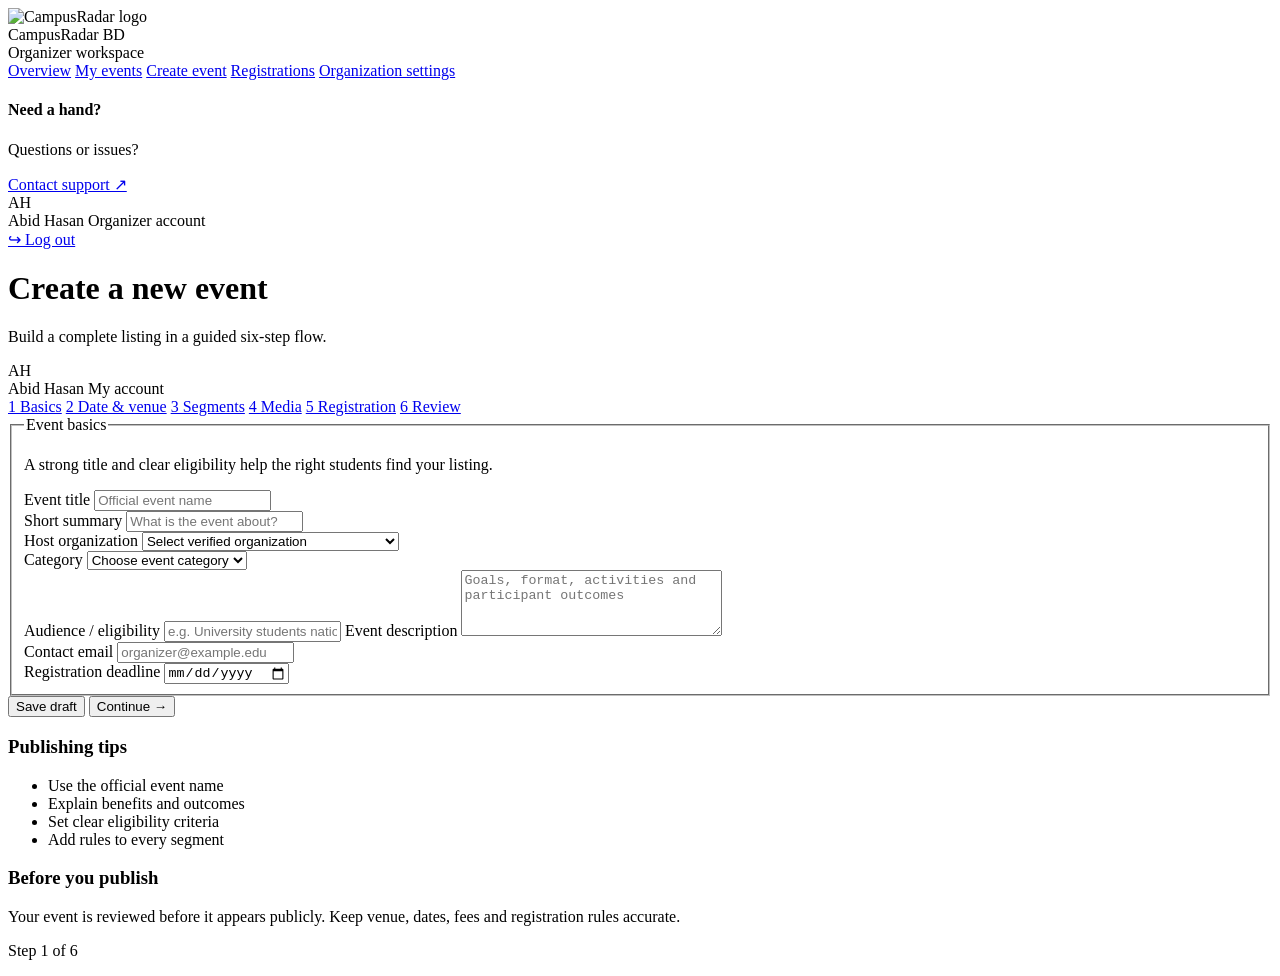
==== my part of the project/organizer-create.html @ 19cfe6ee "Add files via upload" ====
<!DOCTYPE html>
<html lang="en">
<head>
    <meta charset="UTF-8">
    <meta name="viewport" content="width=device-width, initial-scale=1.0">
    <title>Create a new event | CampusRadar BD</title>
    <link rel="icon" href="CampusRadar_Icon_Transparent.png">
    <link rel="stylesheet" href="style.css">
</head>
<body>
        <div class="app">
            <aside class="sidebar">
                <div class="logo">
            <img src="CampusRadar_Icon_Transparent.png" alt="CampusRadar logo">
            <div>
                <span class="logo-name">CampusRadar</span>
                <span class="logo-bd">BD</span>
            </div>
        </div>

        <div class="side-title">Organizer workspace</div>
        <nav>
            <a href="organizer-overview.html">Overview</a>
            <a href="organizer-events.html">My events</a>
            <a href="organizer-create.html" class="active">Create event</a>
            <a href="organizer-registrations.html">Registrations</a>
            <a href="organizer-settings.html">Organization settings</a>
        </nav>

        <div class="help">
            <h4>Need a hand?</h4>
            <p>Questions or issues?</p>
            <a href="#">Contact support &#8599;</a>
        </div>

        <div class="side-user">
            <div class="user-row">
                <div class="avatar">AH</div>
                <div>
                    <span class="user-name">Abid Hasan</span>
                    <span class="user-role">Organizer account</span>
                </div>
            </div>
            <a class="logout" href="login.html">&#8618; Log out</a>
        </div>
    </aside>

    <main class="main">
        <header class="page-head">
            <div class="titles">
                <h1>Create a new event</h1>
                <p>Build a complete listing in a guided six-step flow.</p>
            </div>
            
            <div class="mini-user">
                <div class="avatar">AH</div>
                <div>
                    <span class="user-name">Abid Hasan</span>
                    <span class="user-role">My account</span>
                </div>
            </div>
        </header>

        <nav class="tabs">
            <a class="on" href="organizer-create.html">1 Basics</a>
            <a href="#">2 Date &amp; venue</a>
            <a href="#">3 Segments</a>
            <a href="#">4 Media</a>
            <a href="#">5 Registration</a>
            <a href="#">6 Review</a>
        </nav>

        <section class="row">
            <form class="panel col-wide" action="organizer-events.html" method="get">
                <fieldset>
                    <legend>Event basics</legend>
                    <p class="sub small">A strong title and clear eligibility help the right students find your listing.</p>

                    <div class="row">
                        <div class="col">
                            <label for="title">Event title</label>
                            <input type="text" id="title" name="title" placeholder="Official event name" required>
                        </div>
                        <div class="col">
                            <label for="summary">Short summary</label>
                            <input type="text" id="summary" name="summary" placeholder="What is the event about?">
                        </div>
                    </div>

                    <div class="row">
                        <div class="col">
                            <label for="host">Host organization</label>
                            <select id="host" name="host">
                                <option>Select verified organization</option>
                                <option>AIUB Astronomy &amp; Space Science Club</option>
                            </select>
                        </div>
                        <div class="col">
                            <label for="category">Category</label>
                            <select id="category" name="category">
                                <option>Choose event category</option>
                                <option>Hackathon</option>
                                <option>Research</option>
                                <option>Robotics</option>
                                <option>Culture</option>
                                <option>Design</option>
                                <option>Science</option>
                            </select>
                        </div>
                    </div>

                    <label for="audience">Audience / eligibility</label>
                    <input type="text" id="audience" name="audience" placeholder="e.g. University students nationwide">

                    <label for="description">Event description</label>
                    <textarea id="description" name="description" rows="4" cols="30" placeholder="Goals, format, activities and participant outcomes"></textarea>

                    <div class="row">
                        <div class="col">
                            <label for="contact">Contact email</label>
                            <input type="email" id="contact" name="contact" placeholder="organizer@example.edu">
                        </div>
                        <div class="col">
                            <label for="deadline">Registration deadline</label>
                            <input type="date" id="deadline" name="deadline">
                        </div>
                    </div>
                </fieldset>

                <div class="row mt">
                    <button type="submit" class="btn btn-outline">Save draft</button>
                    <span class="spacer"></span>
                    <button type="submit" class="btn">Continue &rarr;</button>
                </div>
            </form>

            <aside class="col">
                <section class="panel">
                    <h3>Publishing tips</h3>
                    <ul>
                        <li>Use the official event name</li>
                        <li>Explain benefits and outcomes</li>
                        <li>Set clear eligibility criteria</li>
                        <li>Add rules to every segment</li>
                    </ul>
                </section>
                <section class="tip">
                    <h3>Before you publish</h3>
                    <p>Your event is reviewed before it appears publicly. Keep venue, dates, fees and registration rules accurate.</p>
                    <p class="mt"><span class="badge grey">Step 1 of 6</span></p>
                </section>
            </aside>
        </section>
    </main>
</div>

</body>
</html>
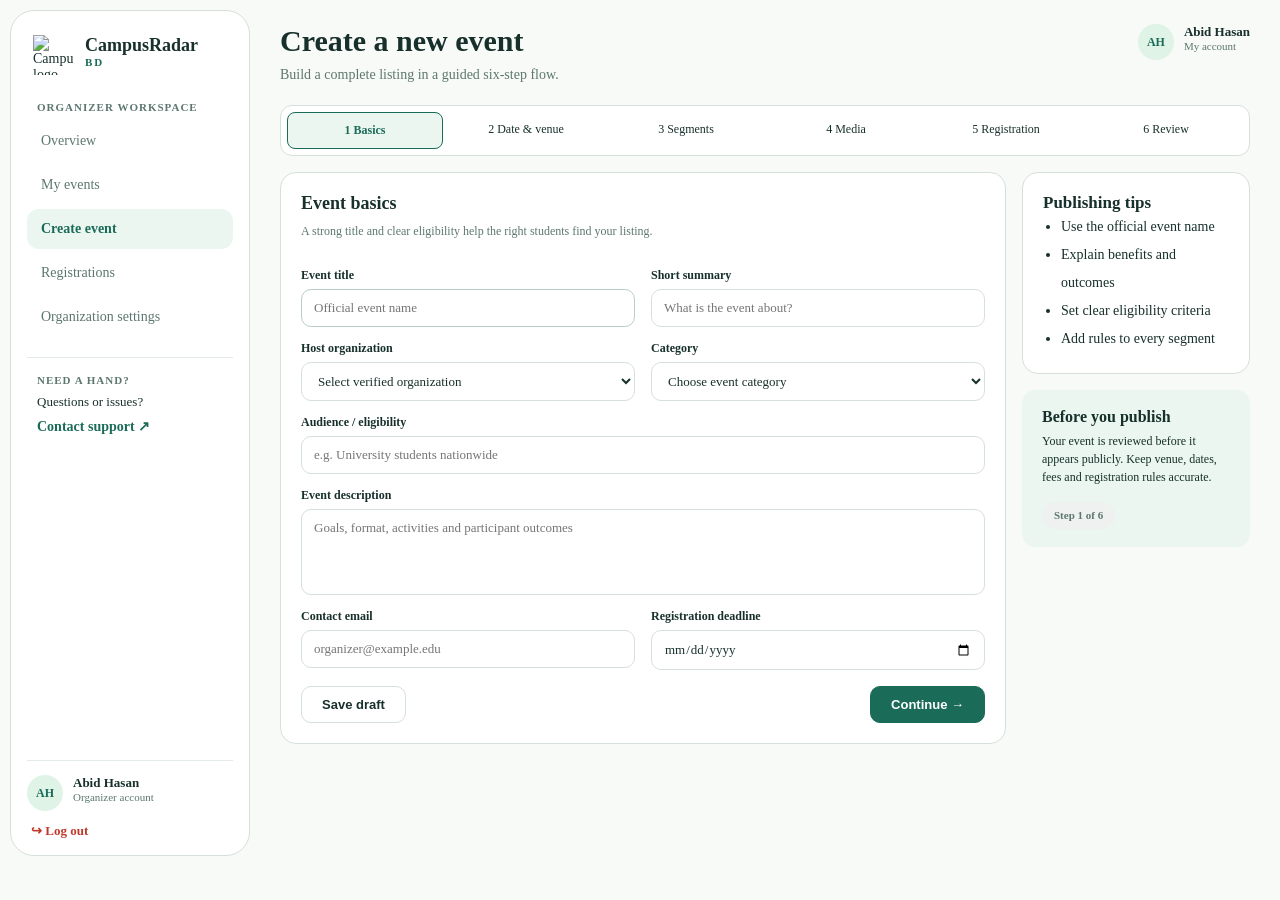
==== commit 72d81a45: "Add files via upload" ====
--- a/my part of the project/organizer-create.html
+++ b/my part of the project/organizer-create.html
@@ -5,7 +5,8 @@
     <meta name="viewport" content="width=device-width, initial-scale=1.0">
     <title>Create a new event | CampusRadar BD</title>
     <link rel="icon" href="CampusRadar_Icon_Transparent.png">
-    <link rel="stylesheet" href="style.css">
+    <link rel="stylesheet" href="style-nishad.css">
+    <script src="organizer-create.js" defer></script>
 </head>
 <body>
         <div class="app">
@@ -128,9 +129,9 @@
                 </fieldset>
 
                 <div class="row mt">
-                    <button type="submit" class="btn btn-outline">Save draft</button>
+                    <button type="submit" class="btn btn-outline" id="saveDraft">Save draft</button>
                     <span class="spacer"></span>
-                    <button type="submit" class="btn">Continue &rarr;</button>
+                    <button type="submit" class="btn" id="continueBtn">Continue &rarr;</button>
                 </div>
             </form>
 
--- a/my part of the project/style-nishad.css
+++ b/my part of the project/style-nishad.css
@@ -0,0 +1,684 @@
+/* CampusRadar BD - styles for the nishad branch pages: organizer-create.html, organizer-events.html, organizer-overview.html, organizer-registrations.html, organizer-settings.html */
+
+/* ---------- Universal + base ---------- */
+
+* {
+    box-sizing: border-box;
+    font-family: 'Segoe UI', 'Tahoma', 'Geneva', 'Verdana', 'sans-serif';
+}
+
+body {
+    margin: 0;
+    background-color: #f8faf7;
+    color: #17302b;
+    font-size: 14px;
+}
+
+h1, h2, h3, h4, p {
+    margin: 0;
+}
+
+h1 {
+    font-size: 30px;
+}
+
+h3 {
+    font-size: 16px;
+}
+
+p {
+    color: #5d7770;
+    line-height: 1.5;
+}
+
+a {
+    color: #1a6b58;
+    text-decoration: none;
+    font-weight: bold;
+}
+
+a:hover {
+    color: #0f4a3c;
+}
+
+ul {
+    margin: 0;
+    padding-left: 18px;
+    line-height: 2;
+}
+
+/* ---------- Small helper classes ---------- */
+
+.row {
+    display: flex;
+    gap: 16px;
+}
+
+.col {
+    flex: 1;
+}
+
+.small {
+    font-size: 12px;
+}
+
+.mt {
+    margin-top: 16px;
+}
+
+/* ---------- Logo ---------- */
+
+.logo {
+    display: flex;
+    gap: 12px;
+}
+
+.logo img {
+    width: 40px;
+    height: 40px;
+}
+
+.logo-name {
+    font-size: 18px;
+    font-weight: bold;
+}
+
+.logo-bd {
+    display: block;
+    font-size: 11px;
+    font-weight: bold;
+    letter-spacing: 2px;
+    color: #1a6b58;
+}
+
+/* ---------- Buttons ---------- */
+
+.btn {
+    display: inline-block;
+    padding: 10px 20px;
+    background-color: #1a6b58;
+    color: white;
+    border: 1px solid #1a6b58;
+    border-radius: 10px;
+    font-weight: bold;
+    font-size: 13px;
+    cursor: pointer;
+    transition: background-color 0.3s;
+}
+
+.btn:hover {
+    background-color: #0f4a3c;
+    color: white;
+}
+
+.btn-light {
+    background-color: #eaf6ef;
+    color: #1a6b58;
+    border: 1px solid #eaf6ef;
+}
+
+.btn-light:hover {
+    background-color: #d5eddc;
+    color: #1a6b58;
+}
+
+.btn-outline {
+    background-color: white;
+    color: #17302b;
+    border: 1px solid #d6e0db;
+}
+
+.btn-outline:hover {
+    background-color: #f1f5f2;
+    color: #17302b;
+}
+
+/* ---------- Badges (status pills) ---------- */
+
+.badge {
+    display: inline-block;
+    padding: 5px 12px;
+    border-radius: 20px;
+    font-size: 11px;
+    font-weight: bold;
+}
+
+.green {
+    background-color: #dff3e6;
+    color: #1a6b58;
+}
+
+.yellow {
+    background-color: #ffc94d;
+    color: #17302b;
+}
+
+.red {
+    background-color: #fbdcd6;
+    color: #c0392b;
+}
+
+.grey {
+    background-color: #eef1ef;
+    color: #5d7770;
+}
+
+/* =====================================================
+   FORMS (login, register, tables, settings)
+   ===================================================== */
+
+label {
+    display: block;
+    font-size: 12px;
+    font-weight: bold;
+    margin-top: 14px;
+    margin-bottom: 6px;
+}
+
+input, select, textarea {
+    display: block;
+    width: 100%;
+    padding: 10px 12px;
+    border: 1px solid #d6e0db;
+    border-radius: 10px;
+    background-color: white;
+    font-size: 13px;
+    color: #17302b;
+}
+
+input[type="text"]:focus, input[type="email"]:focus, input[type="password"]:focus {
+    border: 1px solid #1a6b58;
+}
+
+input[required] {
+    border: 1px solid #b9cfc6;
+}
+
+textarea {
+    resize: none;
+}
+
+fieldset {
+    border: none;
+    margin: 0;
+    padding: 0;
+}
+
+legend {
+    font-size: 18px;
+    font-weight: bold;
+    padding: 0;
+    margin-bottom: 4px;
+}
+
+button {
+    font-family: 'Segoe UI', Tahoma, Geneva, Verdana, sans-serif;
+}
+
+/* =====================================================
+   APP LAYOUT (student, organizer, admin)
+   Sidebar is position: sticky - no JavaScript
+   ===================================================== */
+
+.app {
+    display: flex;
+}
+
+.sidebar {
+    position: sticky;
+    top: 10px;
+    align-self: flex-start;
+    flex: none;
+    width: 240px;
+    height: 94vh;
+    margin: 10px;
+    padding: 24px 16px;
+    border: 1px solid #d6e0db;
+    border-radius: 24px;
+    background-color: white;
+    overflow: hidden;
+}
+
+.sidebar .logo {
+    margin-bottom: 26px;
+    padding-left: 6px;
+}
+
+.side-title {
+    margin-bottom: 8px;
+    padding-left: 10px;
+    font-size: 11px;
+    font-weight: bold;
+    letter-spacing: 1px;
+    color: #5d7770;
+    text-transform: uppercase;
+}
+
+.sidebar nav a {
+    display: block;
+    padding: 12px 14px;
+    margin-bottom: 4px;
+    border-radius: 12px;
+    color: #5d7770;
+    font-weight: normal;
+}
+
+.sidebar nav a:hover {
+    background-color: #f1f5f2;
+    color: #17302b;
+}
+
+.sidebar nav a.active {
+    background-color: #eaf6ef;
+    color: #1a6b58;
+    font-weight: bold;
+}
+
+.help {
+    margin-top: 20px;
+    padding: 16px 10px 0 10px;
+    border-top: 1px solid #e3ebe6;
+}
+
+.help h4 {
+    font-size: 11px;
+    letter-spacing: 1px;
+    color: #5d7770;
+    text-transform: uppercase;
+}
+
+.help p {
+    margin: 6px 0;
+    color: #17302b;
+    font-size: 13px;
+}
+
+.side-user {
+    position: absolute;
+    left: 16px;
+    right: 16px;
+    bottom: 16px;
+    padding-top: 14px;
+    border-top: 1px solid #e3ebe6;
+}
+
+.user-row {
+    display: flex;
+    gap: 10px;
+}
+
+.avatar {
+    flex: none;
+    width: 36px;
+    height: 36px;
+    border-radius: 50%;
+    background-color: #dff3e6;
+    line-height: 36px;
+    text-align: center;
+    font-size: 12px;
+    font-weight: bold;
+    color: #1a6b58;
+}
+
+.user-name {
+    display: block;
+    font-size: 13px;
+    font-weight: bold;
+}
+
+.user-role {
+    display: block;
+    font-size: 11px;
+    color: #5d7770;
+}
+
+.logout {
+    display: block;
+    margin-top: 12px;
+    padding-left: 4px;
+    font-size: 13px;
+    color: #c0392b;
+}
+
+.logout:hover {
+    color: #8e2418;
+}
+
+/* ---------- Main area ---------- */
+
+.main {
+    flex: 1;
+    max-width: 1100px;
+    padding: 24px 30px 40px 20px;
+}
+
+.page-head {
+    display: flex;
+    margin-bottom: 20px;
+}
+
+.page-head .titles {
+    flex: 1;
+}
+
+.page-head h1 {
+    font-size: 30px;
+}
+
+.page-head p {
+    margin-top: 6px;
+}
+
+.page-head .btn {
+    margin-left: 12px;
+}
+
+.mini-user {
+    display: flex;
+    gap: 10px;
+}
+
+/* ---------- Cards for the app ---------- */
+
+.panel {
+    margin-bottom: 16px;
+    padding: 20px;
+    border: 1px solid #d6e0db;
+    border-radius: 16px;
+    background-color: white;
+}
+
+.panel h3 {
+    font-size: 17px;
+}
+
+.panel .sub {
+    margin-top: 4px;
+    margin-bottom: 14px;
+    font-size: 12px;
+}
+
+.tip {
+    margin-bottom: 16px;
+    padding: 18px 20px;
+    border-radius: 14px;
+    background-color: #eaf6ef;
+}
+
+.tip h3 {
+    margin-bottom: 6px;
+}
+
+.tip p {
+    color: #17302b;
+    font-size: 12px;
+}
+
+/* ---------- Stat cards ---------- */
+
+.stats {
+    display: flex;
+    gap: 14px;
+    margin-bottom: 16px;
+}
+
+.stat {
+    position: relative;
+    flex: 1;
+    padding: 18px;
+    border: 1px solid #d6e0db;
+    border-radius: 16px;
+    background-color: white;
+}
+
+.stat .label {
+    font-size: 12px;
+    font-weight: bold;
+}
+
+.stat .number {
+    margin: 10px 0 6px 0;
+    font-size: 34px;
+    font-weight: bold;
+}
+
+.stat .note {
+    font-size: 12px;
+    color: #5d7770;
+}
+
+.stat .dash {
+    position: absolute;
+    top: 22px;
+    right: 18px;
+    width: 18px;
+    height: 4px;
+    border-radius: 2px;
+    background-color: #1a6b58;
+}
+
+.stat .dash-yellow {
+    background-color: #ffc94d;
+}
+
+.stat .dash-blue {
+    background-color: #dbe8fb;
+}
+
+/* ---------- List rows inside cards ---------- */
+
+.item {
+    display: flex;
+    gap: 14px;
+    padding: 14px 0;
+    border-top: 1px solid #e3ebe6;
+}
+
+.item:first-child {
+    border-top: none;
+}
+
+.item .info {
+    flex: 1;
+}
+
+.item .info strong {
+    display: block;
+    margin-bottom: 3px;
+}
+
+.item .info span {
+    font-size: 12px;
+    color: #5d7770;
+}
+
+.thumb {
+    flex: none;
+    width: 52px;
+    height: 52px;
+    border-radius: 12px;
+    background-color: #dbe8fb;
+}
+
+/* ---------- Event cards ---------- */
+
+.bg-blue {
+    background-color: #dbe8fb;
+}
+
+.bg-purple {
+    background-color: #e6e0fa;
+}
+
+.bg-pink {
+    background-color: #fbdcd6;
+}
+
+/* ---------- Search/filter bar ---------- */
+
+.filter-bar {
+    display: flex;
+    gap: 10px;
+    margin-bottom: 16px;
+}
+
+.filter-bar .grow {
+    flex: 3;
+}
+
+.filter-bar .btn {
+    margin-top: 0;
+}
+
+/* ---------- Tables ---------- */
+
+table {
+    width: 100%;
+    border-collapse: collapse;
+}
+
+.data-table {
+    margin-bottom: 16px;
+    border: 1px solid #d6e0db;
+    border-radius: 12px;
+    background-color: white;
+}
+
+.data-table th {
+    padding: 14px 16px;
+    background-color: #eaf2ed;
+    text-align: left;
+    font-size: 12px;
+}
+
+.data-table td {
+    padding: 18px 16px;
+    font-size: 12px;
+}
+
+.data-table tr.shade {
+    background-color: #f1f7f3;
+}
+
+.data-table td:first-child {
+    font-weight: bold;
+}
+
+.table-wrap {
+    margin-bottom: 16px;
+    overflow: auto;
+    border: 1px solid #d6e0db;
+    border-radius: 12px;
+}
+
+.table-wrap .data-table {
+    margin-bottom: 0;
+    border: none;
+}
+
+/* ---------- Tabs (links that look like tabs) ---------- */
+
+.tabs {
+    display: flex;
+    gap: 6px;
+    padding: 6px;
+    margin-bottom: 16px;
+    border: 1px solid #d6e0db;
+    border-radius: 12px;
+    background-color: white;
+}
+
+.tabs a {
+    flex: 1;
+    padding: 10px;
+    border-radius: 8px;
+    text-align: center;
+    font-size: 12px;
+    font-weight: normal;
+    color: #17302b;
+}
+
+.tabs a:hover {
+    background-color: #f1f5f2;
+}
+
+.tabs a.on {
+    background-color: #eaf6ef;
+    border: 1px solid #1a6b58;
+    color: #1a6b58;
+    font-weight: bold;
+}
+
+/* ---------- Extra small pieces ---------- */
+
+.col-wide {
+    flex: 3;
+}
+
+.side {
+    width: 140px;
+    text-align: right;
+}
+
+.side a {
+    display: block;
+    margin-top: 8px;
+    font-size: 12px;
+}
+
+.right {
+    text-align: right;
+}
+
+.head-line {
+    display: flex;
+    margin-bottom: 12px;
+}
+
+.head-line h3, .head-line p, .head-line div {
+    flex: 1;
+}
+
+.spacer {
+    flex: 1;
+}
+
+.members {
+    display: flex;
+    gap: 16px;
+    margin-bottom: 16px;
+}
+
+.members div {
+    flex: 1;
+}
+
+.members strong {
+    display: block;
+    margin-bottom: 4px;
+}
+
+.members span {
+    font-size: 12px;
+    color: #5d7770;
+}
+
+/* ---------- Small fixes ---------- */
+
+.filter-bar select {
+    flex: 1;
+    width: auto;
+}
+
+.filter-bar .btn {
+    flex: none;
+    white-space: nowrap;
+}
+
+.page-head .btn {
+    align-self: flex-start;
+}
+
+.data-table td span {
+    font-weight: normal;
+}
